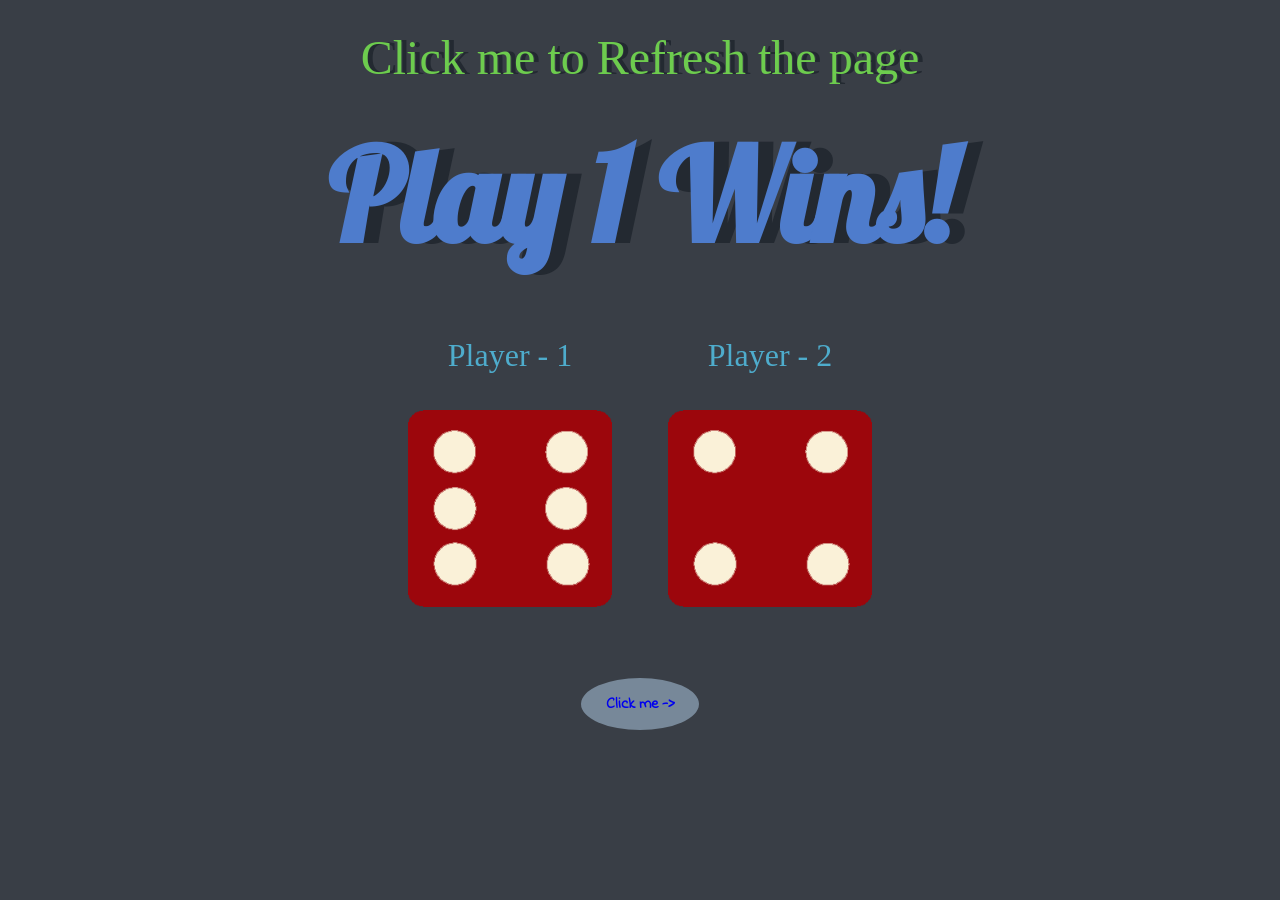
==== index.html @ 13ed5cf3 "changes 1" ====
<!DOCTYPE html>
<html lang="en" dir="ltr">
  <head>
    <meta charset="utf-8">
    <title>Dicee</title>
    <link rel="stylesheet" href="styles.css">
    <link href="https://fonts.googleapis.com/css?family=Indie+Flower|Lobster" rel="stylesheet">

  </head>
  <body>
    <header id="refreshButton">Click me to Refresh the page</header>
    <div class="container">
      <h1>Refresh Me</h1>
  
      <div class="dice">
        <p>Player - 1</p>
        <img class="img1" src="images/dice6.png">
      </div>

      <div class="dice">
        <p>Player - 2</p>
        <img class="img2" src="images/dice6.png">
      </div>
    </div>
    <script src="index.js" charset="utf-8"></script>
  </body>
  <footer>
      <a  href="https://github.com/Avilash02">Click me -></a>
  </footer>
</html>
---- styles.css ----
.container {
  /* width: 70%; */
  margin: auto;
  text-align: center;
}

.dice {
  text-align: center;
  display: inline-block;

}

body {
  background-color: #393E46;
}

h1 {
  margin: 30px;
  font-family: 'Lobster', cursive;
  text-shadow: 15px 0 #232931;
  font-size: 8rem;
  color: #4e7ccc;
}

p {
  font-size: 2rem;
  color: #4eaccc;
  font-family:  cursive;
}

img {
  width: 80%;
}

footer {
  margin-top: 5%;
  color: #EEEEEE;
  text-align: center;
  font-family: 'Indie Flower', cursive;
}
 
header{
  margin: 30px;
  font-family: cursive;
  text-shadow: 5px 0 #232931;
  font-size: 3rem;
  color: #6dcc4e;
  text-align: center;
}
a:link, a:visited {
  background-color:lightslategray;
  font-weight: bold;
  padding: 14px 25px;
  text-align: center;
  text-decoration: none;
  border-radius: 75%;
  display: inline-block;
}

a:hover, a:active {
  background-color:lightgreen;
}
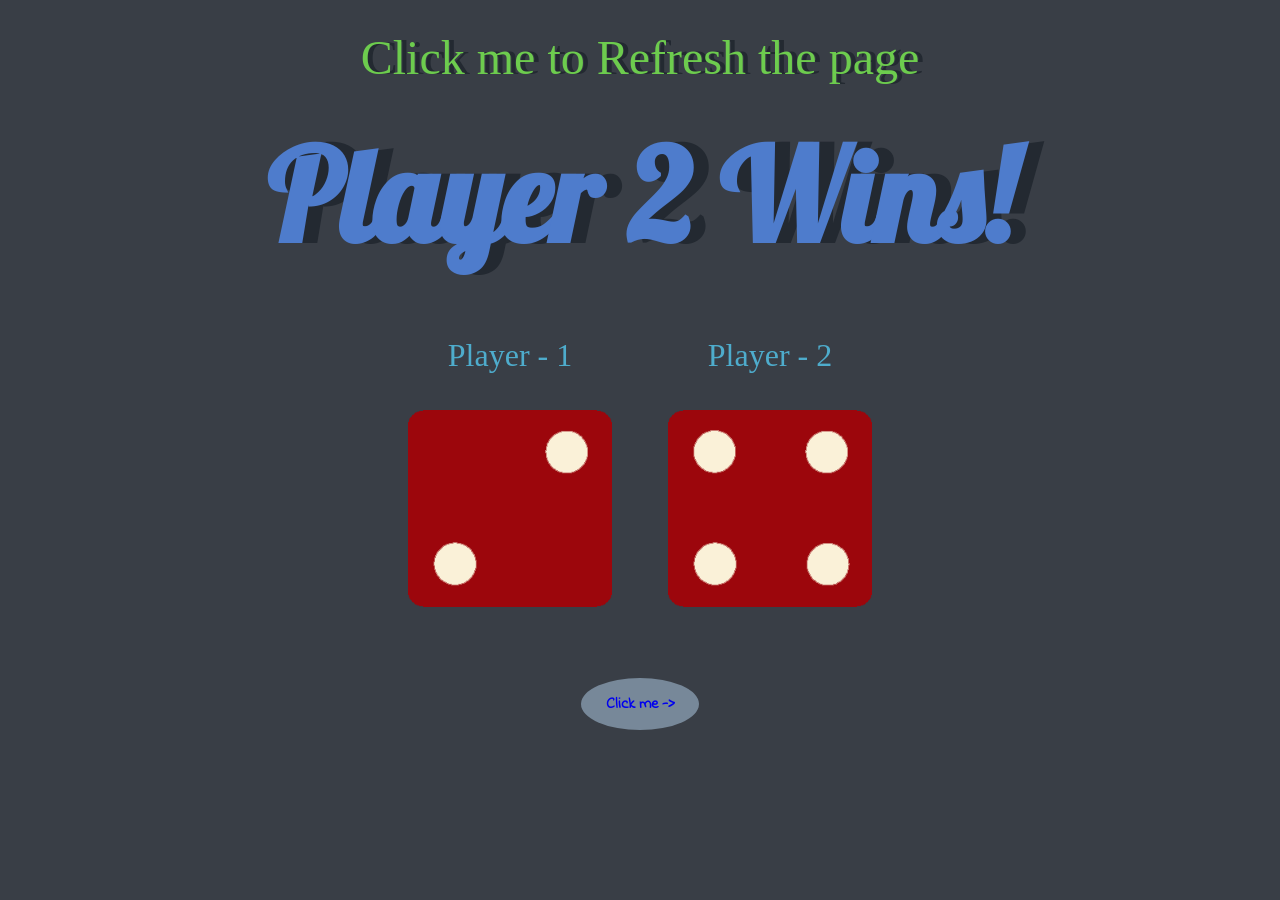
==== commit df911e1e: "Update index.html" ====
--- a/index.html
+++ b/index.html
@@ -5,8 +5,9 @@
     <title>Dicee</title>
     <link rel="stylesheet" href="styles.css">
     <link href="https://fonts.googleapis.com/css?family=Indie+Flower|Lobster" rel="stylesheet">
-
+<!-- hello -->
   </head>
+  
   <body>
     <header id="refreshButton">Click me to Refresh the page</header>
     <div class="container">
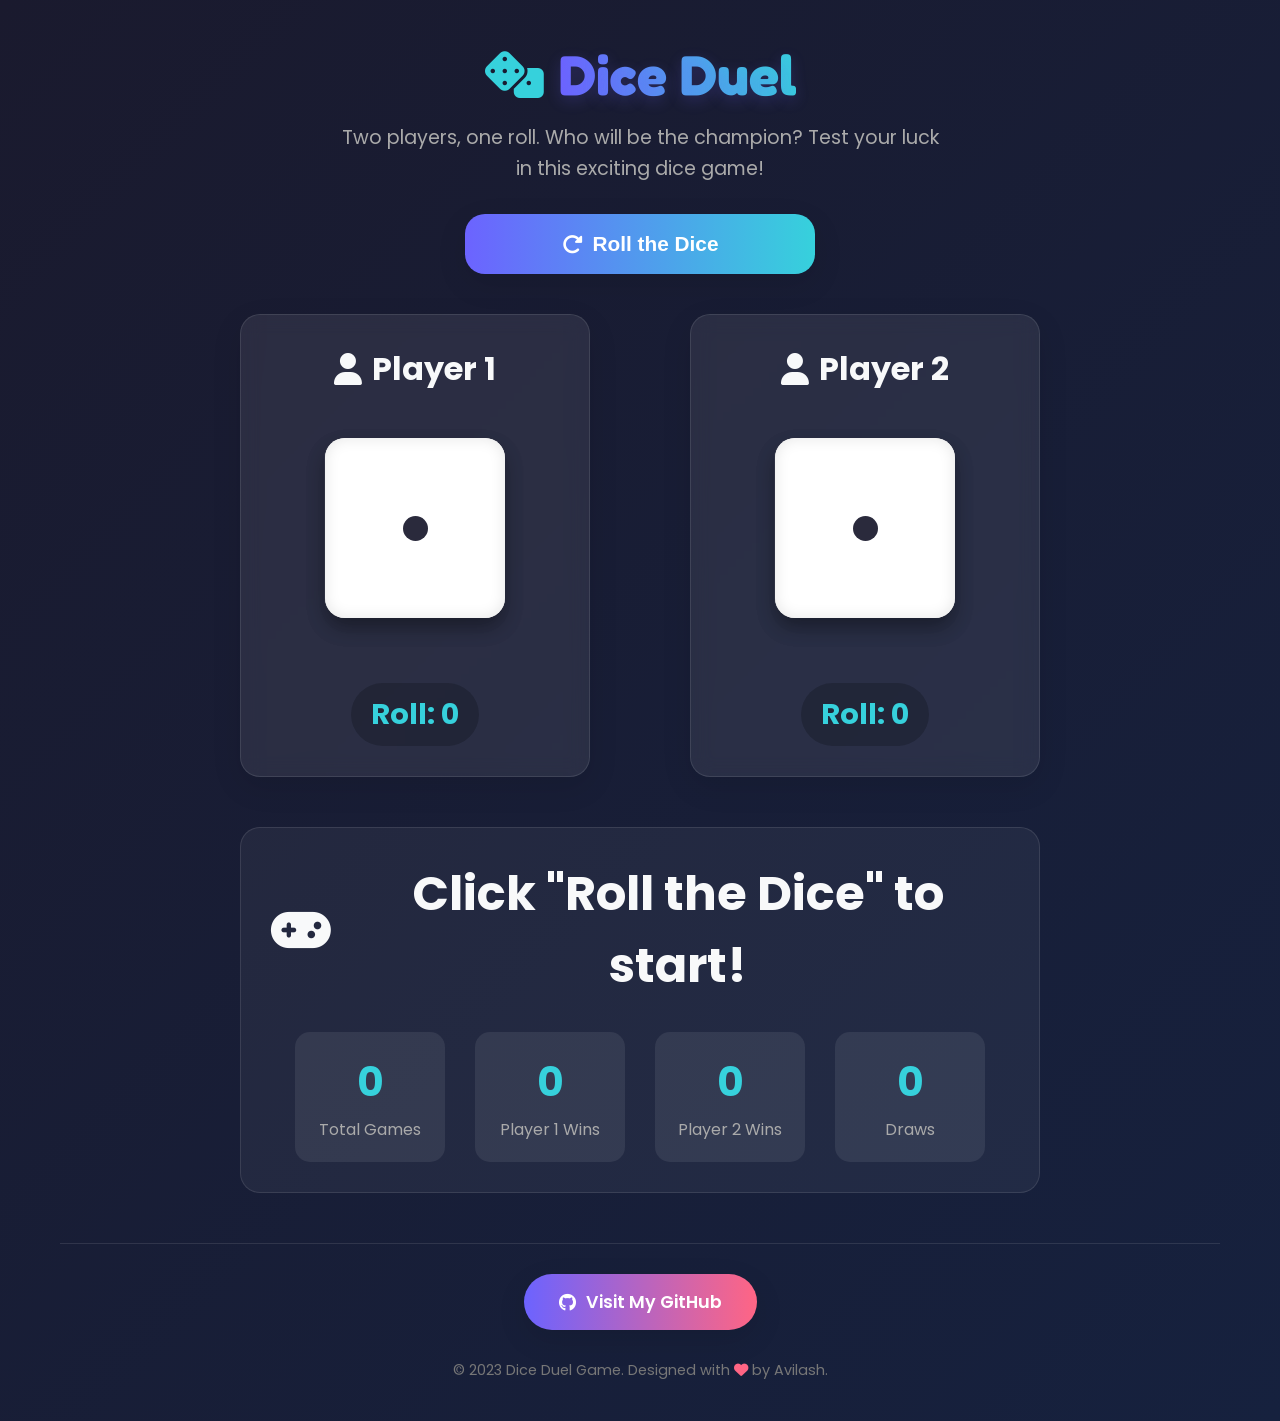
==== commit ab22e6bb: "rj1" ====
--- a/index.html
+++ b/index.html
@@ -1,31 +1,621 @@
 <!DOCTYPE html>
 <html lang="en" dir="ltr">
-  <head>
+<head>
     <meta charset="utf-8">
-    <title>Dicee</title>
-    <link rel="stylesheet" href="styles.css">
-    <link href="https://fonts.googleapis.com/css?family=Indie+Flower|Lobster" rel="stylesheet">
-<!-- hello -->
-  </head>
-  
-  <body>
-    <header id="refreshButton">Click me to Refresh the page</header>
+    <meta name="viewport" content="width=device-width, initial-scale=1.0">
+    <title>Dice Duel - Roll & Win</title>
+    <link rel="stylesheet" href="https://cdnjs.cloudflare.com/ajax/libs/font-awesome/6.4.0/css/all.min.css">
+    <link href="https://fonts.googleapis.com/css2?family=Poppins:wght@400;600;700&family=Fredoka+One&display=swap" rel="stylesheet">
+    <style>
+        :root {
+            --primary: #6c63ff;
+            --secondary: #ff6584;
+            --accent: #36d1dc;
+            --dark: #2a2a3c;
+            --light: #f8f9fa;
+            --success: #4CAF50;
+            --warning: #FF9800;
+            --shadow: 0 10px 30px rgba(0, 0, 0, 0.1);
+            --radius: 20px;
+            --transition: all 0.3s ease;
+        }
+
+        * {
+            margin: 0;
+            padding: 0;
+            box-sizing: border-box;
+        }
+
+        body {
+            font-family: 'Poppins', sans-serif;
+            background: linear-gradient(135deg, #1a1a2e 0%, #16213e 100%);
+            color: var(--light);
+            min-height: 100vh;
+            display: flex;
+            flex-direction: column;
+            align-items: center;
+            justify-content: center;
+            padding: 20px;
+        }
+
+        .container {
+            max-width: 1200px;
+            width: 100%;
+            margin: 0 auto;
+            padding: 20px;
+        }
+
+        header {
+            text-align: center;
+            margin-bottom: 40px;
+            width: 100%;
+        }
+
+        .logo {
+            display: flex;
+            align-items: center;
+            justify-content: center;
+            gap: 15px;
+            margin-bottom: 15px;
+        }
+
+        .logo i {
+            font-size: 3rem;
+            color: var(--accent);
+        }
+
+        .logo h1 {
+            font-family: 'Fredoka One', cursive;
+            font-size: 3.5rem;
+            background: linear-gradient(90deg, var(--primary), var(--accent));
+            -webkit-background-clip: text;
+            background-clip: text;
+            color: transparent;
+            text-shadow: 0 5px 15px rgba(108, 99, 255, 0.2);
+        }
+
+        .tagline {
+            font-size: 1.2rem;
+            color: #aaa;
+            max-width: 600px;
+            margin: 0 auto 30px;
+            line-height: 1.6;
+        }
+
+        .refresh-btn {
+            background: linear-gradient(90deg, var(--primary), var(--accent));
+            color: white;
+            border: none;
+            padding: 18px 40px;
+            font-size: 1.3rem;
+            font-weight: 600;
+            border-radius: var(--radius);
+            cursor: pointer;
+            transition: var(--transition);
+            box-shadow: var(--shadow);
+            display: flex;
+            align-items: center;
+            justify-content: center;
+            gap: 10px;
+            margin: 0 auto 40px;
+            width: 100%;
+            max-width: 350px;
+        }
+
+        .refresh-btn:hover {
+            transform: translateY(-5px);
+            box-shadow: 0 15px 30px rgba(108, 99, 255, 0.3);
+        }
+
+        .refresh-btn:active {
+            transform: translateY(-2px);
+        }
+
+        .game-area {
+            display: flex;
+            flex-wrap: wrap;
+            justify-content: center;
+            gap: 50px;
+            margin-bottom: 50px;
+        }
+
+        .player-card {
+            background: rgba(255, 255, 255, 0.08);
+            backdrop-filter: blur(10px);
+            border-radius: var(--radius);
+            padding: 30px;
+            width: 100%;
+            max-width: 350px;
+            box-shadow: var(--shadow);
+            border: 1px solid rgba(255, 255, 255, 0.1);
+            transition: var(--transition);
+            text-align: center;
+        }
+
+        .player-card:hover {
+            transform: translateY(-10px);
+            border-color: var(--primary);
+        }
+
+        .player-card.active {
+            border-color: var(--accent);
+            box-shadow: 0 15px 30px rgba(54, 209, 220, 0.2);
+        }
+
+        .player-card.winner {
+            border-color: var(--success);
+            box-shadow: 0 15px 30px rgba(76, 175, 80, 0.2);
+        }
+
+        .player-name {
+            font-size: 2rem;
+            font-weight: 700;
+            margin-bottom: 20px;
+            color: var(--light);
+            display: flex;
+            align-items: center;
+            justify-content: center;
+            gap: 10px;
+        }
+
+        .dice-container {
+            height: 220px;
+            display: flex;
+            align-items: center;
+            justify-content: center;
+            margin: 25px 0;
+        }
+
+        .dice {
+            width: 180px;
+            height: 180px;
+            position: relative;
+            transform-style: preserve-3d;
+            transition: transform 1s ease;
+            cursor: pointer;
+        }
+
+        .dice.rolling {
+            animation: roll 1.5s ease-out;
+        }
+
+        @keyframes roll {
+            0% { transform: rotateX(0) rotateY(0); }
+            25% { transform: rotateX(180deg) rotateY(180deg); }
+            50% { transform: rotateX(360deg) rotateY(360deg); }
+            75% { transform: rotateX(540deg) rotateY(540deg); }
+            100% { transform: rotateX(720deg) rotateY(720deg); }
+        }
+
+        .dice-face {
+            position: absolute;
+            width: 100%;
+            height: 100%;
+            background: white;
+            border-radius: 20px;
+            display: grid;
+            grid-template-columns: repeat(3, 1fr);
+            grid-template-rows: repeat(3, 1fr);
+            padding: 15px;
+            box-shadow: inset 0 0 15px rgba(0, 0, 0, 0.1), 0 10px 20px rgba(0, 0, 0, 0.2);
+        }
+
+        .dot {
+            background-color: var(--dark);
+            border-radius: 50%;
+            width: 25px;
+            height: 25px;
+            justify-self: center;
+            align-self: center;
+        }
+
+        /* Dice face positions */
+        .face-1 .dot { grid-area: 2 / 2; }
+        .face-2 .dot:nth-child(1) { grid-area: 1 / 1; }
+        .face-2 .dot:nth-child(2) { grid-area: 3 / 3; }
+        .face-3 .dot:nth-child(1) { grid-area: 1 / 1; }
+        .face-3 .dot:nth-child(2) { grid-area: 2 / 2; }
+        .face-3 .dot:nth-child(3) { grid-area: 3 / 3; }
+        .face-4 .dot:nth-child(1) { grid-area: 1 / 1; }
+        .face-4 .dot:nth-child(2) { grid-area: 1 / 3; }
+        .face-4 .dot:nth-child(3) { grid-area: 3 / 1; }
+        .face-4 .dot:nth-child(4) { grid-area: 3 / 3; }
+        .face-5 .dot:nth-child(1) { grid-area: 1 / 1; }
+        .face-5 .dot:nth-child(2) { grid-area: 1 / 3; }
+        .face-5 .dot:nth-child(3) { grid-area: 2 / 2; }
+        .face-5 .dot:nth-child(4) { grid-area: 3 / 1; }
+        .face-5 .dot:nth-child(5) { grid-area: 3 / 3; }
+        .face-6 .dot:nth-child(1) { grid-area: 1 / 1; }
+        .face-6 .dot:nth-child(2) { grid-area: 1 / 2; }
+        .face-6 .dot:nth-child(3) { grid-area: 1 / 3; }
+        .face-6 .dot:nth-child(4) { grid-area: 3 / 1; }
+        .face-6 .dot:nth-child(5) { grid-area: 3 / 2; }
+        .face-6 .dot:nth-child(6) { grid-area: 3 / 3; }
+
+        /* 3D Dice faces */
+        .face-1 { transform: translateZ(90px); }
+        .face-2 { transform: rotateY(90deg) translateZ(90px); }
+        .face-3 { transform: rotateX(90deg) translateZ(90px); }
+        .face-4 { transform: rotateX(-90deg) translateZ(90px); }
+        .face-5 { transform: rotateY(-90deg) translateZ(90px); }
+        .face-6 { transform: rotateY(180deg) translateZ(90px); }
+
+        .score {
+            font-size: 1.8rem;
+            font-weight: 700;
+            color: var(--accent);
+            margin-top: 20px;
+            background: rgba(0, 0, 0, 0.2);
+            padding: 10px 20px;
+            border-radius: 50px;
+            display: inline-block;
+        }
+
+        .result-area {
+            text-align: center;
+            margin-top: 30px;
+            padding: 30px;
+            background: rgba(255, 255, 255, 0.05);
+            border-radius: var(--radius);
+            border: 1px solid rgba(255, 255, 255, 0.1);
+            width: 100%;
+            max-width: 800px;
+            margin: 0 auto 50px;
+        }
+
+        .result-text {
+            font-size: 3rem;
+            font-weight: 700;
+            margin-bottom: 20px;
+            min-height: 80px;
+            display: flex;
+            align-items: center;
+            justify-content: center;
+            gap: 15px;
+        }
+
+        .player1-win { color: var(--primary); }
+        .player2-win { color: var(--secondary); }
+        .draw { color: var(--warning); }
+
+        .stats {
+            display: flex;
+            justify-content: center;
+            flex-wrap: wrap;
+            gap: 30px;
+            margin-top: 30px;
+        }
+
+        .stat-box {
+            background: rgba(255, 255, 255, 0.08);
+            border-radius: 15px;
+            padding: 20px;
+            min-width: 150px;
+            text-align: center;
+        }
+
+        .stat-value {
+            font-size: 2.5rem;
+            font-weight: 700;
+            color: var(--accent);
+        }
+
+        .stat-label {
+            font-size: 1rem;
+            color: #aaa;
+            margin-top: 5px;
+        }
+
+        footer {
+            text-align: center;
+            margin-top: 40px;
+            padding-top: 30px;
+            border-top: 1px solid rgba(255, 255, 255, 0.1);
+            width: 100%;
+        }
+
+        .social-link {
+            display: inline-flex;
+            align-items: center;
+            justify-content: center;
+            gap: 10px;
+            background: linear-gradient(90deg, var(--primary), var(--secondary));
+            color: white;
+            padding: 15px 35px;
+            border-radius: 50px;
+            text-decoration: none;
+            font-weight: 600;
+            font-size: 1.1rem;
+            transition: var(--transition);
+            box-shadow: var(--shadow);
+        }
+
+        .social-link:hover {
+            transform: translateY(-5px);
+            box-shadow: 0 15px 30px rgba(255, 101, 132, 0.3);
+        }
+
+        .copyright {
+            margin-top: 30px;
+            color: #777;
+            font-size: 0.9rem;
+        }
+
+        /* Responsive design */
+        @media (max-width: 768px) {
+            .logo h1 { font-size: 2.5rem; }
+            .game-area { gap: 30px; }
+            .player-card { max-width: 300px; padding: 20px; }
+            .dice { width: 150px; height: 150px; }
+            .result-text { font-size: 2.2rem; }
+            .refresh-btn { padding: 15px 30px; font-size: 1.1rem; }
+        }
+
+        @media (max-width: 600px) {
+            .game-area { flex-direction: column; align-items: center; }
+            .logo h1 { font-size: 2rem; }
+            .logo i { font-size: 2.5rem; }
+            .result-text { font-size: 1.8rem; }
+            .dice { width: 130px; height: 130px; }
+        }
+    </style>
+</head>
+<body>
     <div class="container">
-      <h1>Refresh Me</h1>
-  
-      <div class="dice">
-        <p>Player - 1</p>
-        <img class="img1" src="images/dice6.png">
-      </div>
-
-      <div class="dice">
-        <p>Player - 2</p>
-        <img class="img2" src="images/dice6.png">
-      </div>
+        <header>
+            <div class="logo">
+                <i class="fas fa-dice"></i>
+                <h1>Dice Duel</h1>
+            </div>
+            <p class="tagline">Two players, one roll. Who will be the champion? Test your luck in this exciting dice game!</p>
+            
+            <button id="refreshButton" class="refresh-btn">
+                <i class="fas fa-redo-alt"></i> Roll the Dice
+            </button>
+        </header>
+
+        <main>
+            <div class="game-area">
+                <div class="player-card" id="player1">
+                    <div class="player-name">
+                        <i class="fas fa-user"></i> Player 1
+                    </div>
+                    <div class="dice-container">
+                        <div class="dice" id="dice1">
+                            <!-- 3D Dice faces will be generated by JavaScript -->
+                        </div>
+                    </div>
+                    <div class="score">Roll: <span id="score1">0</span></div>
+                </div>
+
+                <div class="vs-text">
+                    <!-- VS will be shown in result area -->
+                </div>
+
+                <div class="player-card" id="player2">
+                    <div class="player-name">
+                        <i class="fas fa-user"></i> Player 2
+                    </div>
+                    <div class="dice-container">
+                        <div class="dice" id="dice2">
+                            <!-- 3D Dice faces will be generated by JavaScript -->
+                        </div>
+                    </div>
+                    <div class="score">Roll: <span id="score2">0</span></div>
+                </div>
+            </div>
+
+            <div class="result-area">
+                <div class="result-text" id="resultText">
+                    <i class="fas fa-gamepad"></i> Click "Roll the Dice" to start!
+                </div>
+                
+                <div class="stats">
+                    <div class="stat-box">
+                        <div class="stat-value" id="totalGames">0</div>
+                        <div class="stat-label">Total Games</div>
+                    </div>
+                    <div class="stat-box">
+                        <div class="stat-value" id="player1Wins">0</div>
+                        <div class="stat-label">Player 1 Wins</div>
+                    </div>
+                    <div class="stat-box">
+                        <div class="stat-value" id="player2Wins">0</div>
+                        <div class="stat-label">Player 2 Wins</div>
+                    </div>
+                    <div class="stat-box">
+                        <div class="stat-value" id="draws">0</div>
+                        <div class="stat-label">Draws</div>
+                    </div>
+                </div>
+            </div>
+        </main>
+
+        <footer>
+            <a href="https://github.com/Avilash02" class="social-link" target="_blank">
+                <i class="fab fa-github"></i> Visit My GitHub
+            </a>
+            <p class="copyright">
+                &copy; 2023 Dice Duel Game. Designed with <i class="fas fa-heart" style="color:#ff6584;"></i> by Avilash.
+            </p>
+        </footer>
     </div>
-    <script src="index.js" charset="utf-8"></script>
-  </body>
-  <footer>
-      <a  href="https://github.com/Avilash02">Click me -></a>
-  </footer>
+
+    <script>
+        // Game state variables
+        let totalGames = 0;
+        let player1Wins = 0;
+        let player2Wins = 0;
+        let draws = 0;
+        
+        // DOM elements
+        const refreshButton = document.getElementById('refreshButton');
+        const dice1Element = document.getElementById('dice1');
+        const dice2Element = document.getElementById('dice2');
+        const score1Element = document.getElementById('score1');
+        const score2Element = document.getElementById('score2');
+        const resultTextElement = document.getElementById('resultText');
+        const player1Card = document.getElementById('player1');
+        const player2Card = document.getElementById('player2');
+        
+        // Stats elements
+        const totalGamesElement = document.getElementById('totalGames');
+        const player1WinsElement = document.getElementById('player1Wins');
+        const player2WinsElement = document.getElementById('player2Wins');
+        const drawsElement = document.getElementById('draws');
+        
+        // Initialize 3D dice faces
+        function createDiceFaces(diceElement) {
+            // Clear any existing faces
+            diceElement.innerHTML = '';
+            
+            // Create 6 faces for the dice
+            for (let i = 1; i <= 6; i++) {
+                const face = document.createElement('div');
+                face.className = `dice-face face-${i}`;
+                
+                // Add dots based on face number
+                for (let j = 0; j < i; j++) {
+                    const dot = document.createElement('div');
+                    dot.className = 'dot';
+                    face.appendChild(dot);
+                }
+                
+                diceElement.appendChild(face);
+            }
+        }
+        
+        // Initialize dice
+        createDiceFaces(dice1Element);
+        createDiceFaces(dice2Element);
+        
+        // Update stats display
+        function updateStats() {
+            totalGamesElement.textContent = totalGames;
+            player1WinsElement.textContent = player1Wins;
+            player2WinsElement.textContent = player2Wins;
+            drawsElement.textContent = draws;
+        }
+        
+        // Roll the dice
+        function rollDice() {
+            // Reset player card styles
+            player1Card.classList.remove('winner', 'active');
+            player2Card.classList.remove('winner', 'active');
+            
+            // Add rolling animation
+            dice1Element.classList.add('rolling');
+            dice2Element.classList.add('rolling');
+            
+            // Generate random numbers
+            const randomNumber1 = Math.floor(Math.random() * 6) + 1;
+            const randomNumber2 = Math.floor(Math.random() * 6) + 1;
+            
+            // Update dice display after animation
+            setTimeout(() => {
+                // Remove rolling animation
+                dice1Element.classList.remove('rolling');
+                dice2Element.classList.remove('rolling');
+                
+                // Set dice rotation to show correct face
+                const rotations = [
+                    'rotateX(0) rotateY(0)',
+                    'rotateY(-90deg)',
+                    'rotateX(-90deg)',
+                    'rotateX(90deg)',
+                    'rotateY(90deg)',
+                    'rotateY(180deg)'
+                ];
+                
+                dice1Element.style.transform = rotations[randomNumber1 - 1];
+                dice2Element.style.transform = rotations[randomNumber2 - 1];
+                
+                // Update scores
+                score1Element.textContent = randomNumber1;
+                score2Element.textContent = randomNumber2;
+                
+                // Determine winner
+                determineWinner(randomNumber1, randomNumber2);
+                
+                // Update stats
+                updateStats();
+            }, 1500);
+        }
+        
+        // Determine winner and update UI
+        function determineWinner(num1, num2) {
+            totalGames++;
+            
+            let resultHTML = '';
+            let resultClass = '';
+            
+            if (num1 > num2) {
+                // Player 1 wins
+                player1Wins++;
+                resultHTML = `<i class="fas fa-trophy" style="color:var(--primary);"></i> Player 1 Wins!`;
+                resultClass = 'player1-win';
+                
+                // Update player cards
+                player1Card.classList.add('winner');
+                player2Card.classList.add('active');
+            } else if (num2 > num1) {
+                // Player 2 wins
+                player2Wins++;
+                resultHTML = `<i class="fas fa-trophy" style="color:var(--secondary);"></i> Player 2 Wins!`;
+                resultClass = 'player2-win';
+                
+                // Update player cards
+                player2Card.classList.add('winner');
+                player1Card.classList.add('active');
+            } else {
+                // Draw
+                draws++;
+                resultHTML = `<i class="fas fa-handshake" style="color:var(--warning);"></i> It's a Draw!`;
+                resultClass = 'draw';
+                
+                // Update player cards
+                player1Card.classList.add('active');
+                player2Card.classList.add('active');
+            }
+            
+            // Update result text
+            resultTextElement.innerHTML = resultHTML;
+            resultTextElement.className = `result-text ${resultClass}`;
+        }
+        
+        // Event listener for the roll button
+        refreshButton.addEventListener('click', rollDice);
+        
+        // Initialize stats display
+        updateStats();
+        
+        // Add some interactivity to dice
+        dice1Element.addEventListener('click', () => {
+            // Highlight player 1 card
+            player1Card.classList.add('active');
+            setTimeout(() => player1Card.classList.remove('active'), 500);
+        });
+        
+        dice2Element.addEventListener('click', () => {
+            // Highlight player 2 card
+            player2Card.classList.add('active');
+            setTimeout(() => player2Card.classList.remove('active'), 500);
+        });
+        
+        // Add keyboard support
+        document.addEventListener('keydown', (event) => {
+            if (event.code === 'Space' || event.code === 'Enter') {
+                event.preventDefault();
+                rollDice();
+            }
+        });
+        
+        // Add a welcome message with initial roll after page load
+        window.addEventListener('load', () => {
+            setTimeout(() => {
+                rollDice();
+            }, 500);
+        });
+    </script>
+</body>
 </html>
